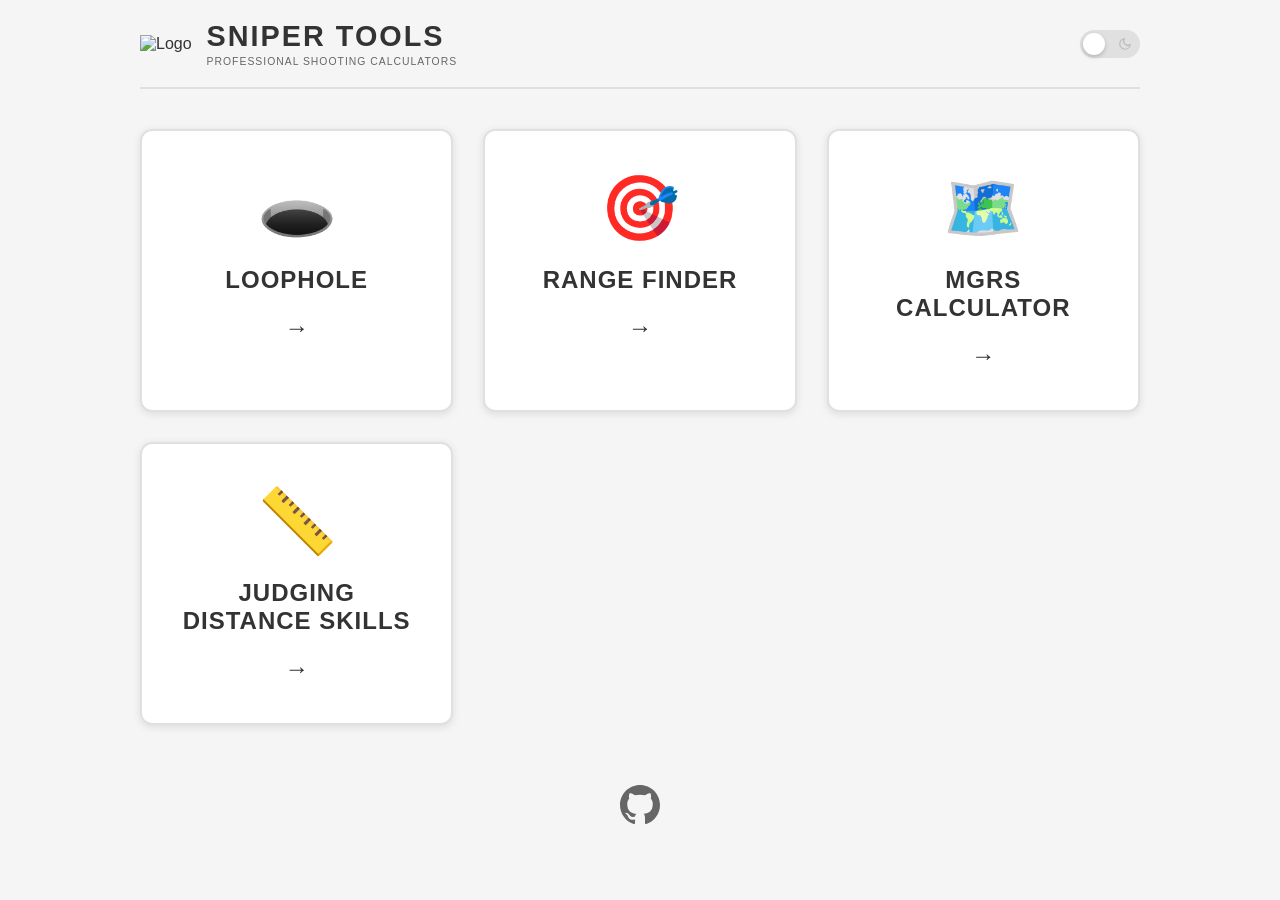
==== index.html @ ddf4c8f5 "Refactor tool naming and structure: rename Mil-Dot Master to Range Finder, remove description texts " ====
<!DOCTYPE html>
<html lang="en">
<head>
    <meta charset="UTF-8">
    <meta name="viewport" content="width=device-width, initial-scale=1.0">
    <title>Sniper Tools</title>
    <link rel="stylesheet" href="styles.css">
    <style>
        .tools-grid {
            display: grid;
            grid-template-columns: repeat(auto-fit, minmax(300px, 1fr));
            gap: 30px;
            margin-top: 40px;
        }

        .tool-card {
            background-color: var(--card-bg);
            border-radius: 12px;
            padding: 40px 30px;
            box-shadow: var(--shadow);
            text-align: center;
            transition: transform 0.3s ease, box-shadow 0.3s ease;
            border: 2px solid var(--border-color);
            cursor: pointer;
            text-decoration: none;
            color: inherit;
            display: block;
        }

        .tool-card:hover {
            transform: translateY(-5px);
            box-shadow: 0 8px 24px rgba(0, 0, 0, 0.15);
            border-color: var(--accent-color);
        }

        .tool-icon {
            font-size: 4rem;
            margin-bottom: 20px;
        }

        .tool-card h2 {
            font-size: 1.5rem;
            font-weight: 700;
            text-transform: uppercase;
            letter-spacing: 1px;
            margin-bottom: 10px;
            color: var(--text-color);
        }

        .tool-card p {
            font-size: 0.9rem;
            color: var(--text-secondary);
            line-height: 1.5;
        }

        .tool-card .arrow {
            margin-top: 20px;
            font-size: 1.5rem;
            color: var(--accent-color);
            transition: transform 0.3s ease;
        }

        .tool-card:hover .arrow {
            transform: translateX(5px);
        }

        .intro {
            text-align: center;
            margin: 40px 0;
            padding: 20px;
        }

        .intro h2 {
            font-size: 1.3rem;
            font-weight: 600;
            color: var(--text-color);
            margin-bottom: 15px;
        }

        .intro p {
            font-size: 1rem;
            color: var(--text-secondary);
            max-width: 600px;
            margin: 0 auto;
            line-height: 1.6;
        }

        .github-section {
            margin-top: 60px;
            text-align: center;
        }

        .github-link {
            display: inline-flex;
            align-items: center;
            justify-content: center;
            width: 40px;
            height: 40px;
            color: var(--text-secondary);
            transition: color 0.3s ease, transform 0.3s ease;
        }

        .github-link:hover {
            color: var(--accent-color);
            transform: scale(1.1);
        }

        .github-link svg {
            width: 100%;
            height: 100%;
            fill: currentColor;
        }

        @media (max-width: 768px) {
            .tools-grid {
                grid-template-columns: 1fr;
                gap: 20px;
            }

            .tool-card {
                padding: 30px 20px;
            }

            .tool-icon {
                font-size: 3rem;
            }
        }
    </style>
</head>
<body>
    <div class="container">
        <header>
            <div class="logo-title">
                <img src="logo.png" alt="Logo" class="logo">
                <div>
                    <h1>Sniper Tools</h1>
                    <div class="subtitle">Professional Shooting Calculators</div>
                </div>
            </div>
            <div class="theme-toggle">
                <button class="toggle-btn" id="themeToggle" data-active="false" aria-label="Toggle dark mode"><span class="slider"></span></button>
            </div>
        </header>

        <div class="tools-grid">
            <a href="loophole.html" class="tool-card">
                <div class="tool-icon">🕳️</div>
                <h2>Loophole</h2>
                <div class="arrow">→</div>
            </a>

            <a href="rangefinder.html" class="tool-card">
                <div class="tool-icon">🎯</div>
                <h2>Range Finder</h2>
                <div class="arrow">→</div>
            </a>

            <a href="mgrscalculator.html" class="tool-card">
                <div class="tool-icon">🗺️</div>
                <h2>MGRS Calculator</h2>
                <div class="arrow">→</div>
            </a>

            <a href="jd.html" class="tool-card">
                <div class="tool-icon">📏</div>
                <h2>Judging Distance Skills</h2>
                <div class="arrow">→</div>
            </a>
        </div>

        <div class="github-section">
            <a href="https://github.com/jjllrrvvrr" target="_blank" rel="noopener noreferrer" aria-label="View GitHub profile" class="github-link">
                <svg viewBox="0 0 24 24" xmlns="http://www.w3.org/2000/svg">
                    <path d="M12 0C5.37 0 0 5.37 0 12c0 5.3 3.44 9.8 8.2 11.37.6.11.82-.26.82-.58v-2.03c-3.34.72-4.04-1.61-4.04-1.61-.55-1.39-1.33-1.76-1.33-1.76-1.09-.74.08-.73.08-.73 1.2.09 1.84 1.24 1.84 1.24 1.07 1.83 2.8 1.3 3.49 1 .1-.78.42-1.3.76-1.6-2.67-.3-5.47-1.33-5.47-5.93 0-1.31.47-2.38 1.24-3.22-.13-.3-.54-1.52.12-3.17 0 0 1-.32 3.3 1.23a11.5 11.5 0 0 1 6 0c2.28-1.55 3.29-1.23 3.29-1.23.66 1.65.24 2.87.12 3.17.77.84 1.24 1.91 1.24 3.22 0 4.61-2.8 5.63-5.48 5.92.43.37.82 1.1.82 2.22v3.29c0 .32.22.7.82.58C20.56 21.8 24 17.3 24 12c0-6.63-5.37-12-12-12z"/>
                </svg>
            </a>
        </div>
    </div>

    <script>
        // Theme toggle
        const themeToggle = document.getElementById('themeToggle');
        const html = document.documentElement;

        function loadTheme() {
            const savedTheme = localStorage.getItem('sniperTheme');
            if (savedTheme === 'dark') {
                html.setAttribute('data-theme', 'dark');
                themeToggle.setAttribute('data-active', 'true');
            }
        }

        function toggleTheme() {
            const isDark = html.getAttribute('data-theme') === 'dark';
            if (isDark) {
                html.removeAttribute('data-theme');
                themeToggle.setAttribute('data-active', 'false');
                localStorage.setItem('sniperTheme', 'light');
            } else {
                html.setAttribute('data-theme', 'dark');
                themeToggle.setAttribute('data-active', 'true');
                localStorage.setItem('sniperTheme', 'dark');
            }
        }

        themeToggle.addEventListener('click', toggleTheme);
        loadTheme();
    </script>
</body>
</html>
---- styles.css ----
/* JD Calculator - Common Styles */
/* Theme variables */
:root {
    --bg-color: #f5f5f5;
    --card-bg: #ffffff;
    --text-color: #333333;
    --text-secondary: #666666;
    --border-color: #e0e0e0;
    --input-bg: #ffffff;
    --input-border: #cccccc;
    --accent-color: #333333;
    --accent-hover: #1a1a1a;
    --alert-color: #e67e22;
    --shadow: 0 2px 8px rgba(0, 0, 0, 0.1);
    --cell-bg: #f8f9fa;
    --cell-border: #dee2e6;
}

[data-theme="dark"] {
    --bg-color: #1a1a1a;
    --card-bg: #2d2d2d;
    --text-color: #e0e0e0;
    --text-secondary: #aaaaaa;
    --border-color: #404040;
    --input-bg: #3d3d3d;
    --input-border: #505050;
    --accent-color: #e0e0e0;
    --accent-hover: #f5f5f5;
    --alert-color: #f39c12;
    --shadow: 0 2px 8px rgba(0, 0, 0, 0.3);
    --cell-bg: #3d3d3d;
    --cell-border: #505050;
}

/* Reset and base */
* {
    margin: 0;
    padding: 0;
    box-sizing: border-box;
}

body {
    font-family: -apple-system, BlinkMacSystemFont, 'Segoe UI', Roboto, Oxygen, Ubuntu, sans-serif;
    background-color: var(--bg-color);
    color: var(--text-color);
    min-height: 100vh;
    padding: 20px;
    transition: background-color 0.3s ease, color 0.3s ease;
}

.container {
    max-width: 1000px;
    margin: 0 auto;
}

/* Header styles */
header {
    display: flex;
    justify-content: space-between;
    align-items: center;
    margin-bottom: 30px;
    padding-bottom: 20px;
    border-bottom: 2px solid var(--border-color);
    gap: 15px;
    flex-wrap: nowrap;
}

.logo-title {
    display: flex;
    align-items: center;
    gap: 15px;
    flex: 1;
    min-width: 0;
}

.logo-title > div {
    min-width: 0;
}

.logo-title a {
    display: flex;
    text-decoration: none;
}

.logo {
    width: auto;
    height: auto;
    max-width: 120px;
    max-height: 120px;
    object-fit: contain;
    transform: scale(1);
    transform-origin: left center;
    transition: transform 0.3s ease;
}

.logo:hover {
    transform: scale(1.05);
}

h1 {
    font-size: clamp(1rem, 2.5vw, 1.8rem);
    font-weight: 700;
    letter-spacing: 2px;
    text-transform: uppercase;
    white-space: nowrap;
    overflow: hidden;
    text-overflow: ellipsis;
}

.subtitle {
    font-size: 0.65rem;
    color: var(--text-secondary);
    text-transform: uppercase;
    letter-spacing: 1px;
    margin-top: 3px;
    white-space: nowrap;
    overflow: hidden;
    text-overflow: ellipsis;
}

/* Theme toggle */
.theme-toggle {
    display: flex;
    align-items: center;
    gap: 10px;
    flex-shrink: 0;
}

.toggle-btn {
    width: 60px;
    height: 28px;
    background-color: var(--border-color);
    border-radius: 14px;
    position: relative;
    cursor: pointer;
    transition: background-color 0.3s ease;
    border: none;
}

.toggle-btn::before {
    content: '';
    position: absolute;
    left: 8px;
    top: 50%;
    transform: translateY(-50%);
    width: 14px;
    height: 14px;
    background-image: url("data:image/svg+xml,%3Csvg xmlns='http://www.w3.org/2000/svg' viewBox='0 0 24 24' fill='none' stroke='%23666' stroke-width='2' stroke-linecap='round' stroke-linejoin='round'%3E%3Ccircle cx='12' cy='12' r='5'/%3E%3Cline x1='12' y1='1' x2='12' y2='3'/%3E%3Cline x1='12' y1='21' x2='12' y2='23'/%3E%3Cline x1='4.22' y1='4.22' x2='5.64' y2='5.64'/%3E%3Cline x1='18.36' y1='18.36' x2='19.78' y2='19.78'/%3E%3Cline x1='1' y1='12' x2='3' y2='12'/%3E%3Cline x1='21' y1='12' x2='23' y2='12'/%3E%3Cline x1='4.22' y1='19.78' x2='5.64' y2='18.36'/%3E%3Cline x1='18.36' y1='5.64' x2='19.78' y2='4.22'/%3E%3C/svg%3E");
    background-size: contain;
    background-repeat: no-repeat;
    opacity: 1;
    transition: opacity 0.3s ease;
}

.toggle-btn::after {
    content: '';
    position: absolute;
    right: 8px;
    top: 50%;
    transform: translateY(-50%);
    width: 14px;
    height: 14px;
    background-image: url("data:image/svg+xml,%3Csvg xmlns='http://www.w3.org/2000/svg' viewBox='0 0 24 24' fill='none' stroke='%23666' stroke-width='2' stroke-linecap='round' stroke-linejoin='round'%3E%3Cpath d='M21 12.79A9 9 0 1 1 11.21 3 7 7 0 0 0 21 12.79z'/%3E%3C/svg%3E");
    background-size: contain;
    background-repeat: no-repeat;
    opacity: 0.3;
    transition: opacity 0.3s ease;
}

.toggle-btn .slider {
    position: absolute;
    width: 22px;
    height: 22px;
    background-color: white;
    border-radius: 50%;
    top: 3px;
    left: 3px;
    transition: transform 0.3s ease;
    box-shadow: 0 2px 4px rgba(0, 0, 0, 0.2);
    z-index: 1;
}

.toggle-btn[data-active="true"] {
    background-color: var(--accent-color);
}

.toggle-btn[data-active="true"]::before {
    opacity: 0.3;
}

.toggle-btn[data-active="true"]::after {
    opacity: 1;
}

.toggle-btn[data-active="true"] .slider {
    transform: translateX(32px);
}

/* Common button styles */
.reset-btn {
    background-color: var(--accent-color);
    color: white;
    border: none;
    padding: 12px 30px;
    border-radius: 6px;
    font-size: 1rem;
    font-weight: 600;
    cursor: pointer;
    transition: background-color 0.3s ease, transform 0.1s ease;
    text-transform: uppercase;
    letter-spacing: 1px;
}

.reset-btn:hover {
    background-color: var(--accent-hover);
}

.reset-btn:active {
    transform: scale(0.98);
}

/* Form elements */
select, input[type="number"] {
    padding: 12px 15px;
    border: 2px solid var(--input-border);
    border-radius: 6px;
    background-color: var(--input-bg);
    color: var(--text-color);
    font-size: 1rem;
    transition: border-color 0.3s ease;
}

select:focus, input[type="number"]:focus {
    outline: none;
    border-color: var(--accent-color);
}

/* Responsive - keep header on same line */
@media (max-width: 768px) {
    header {
        gap: 10px;
    }

    .logo-title {
        gap: 10px;
    }

    .logo {
        max-width: 90px;
        max-height: 90px;
    }

    h1 {
        font-size: clamp(0.9rem, 2vw, 1.5rem);
    }

    .subtitle {
        font-size: 0.6rem;
    }
}

@media (max-width: 480px) {
    body {
        padding: 15px;
    }

    header {
        gap: 8px;
    }

    .logo-title {
        gap: 8px;
    }

    .logo {
        max-width: 70px;
        max-height: 70px;
    }

    h1 {
        font-size: 0.85rem;
        letter-spacing: 1px;
    }

    .subtitle {
        font-size: 0.55rem;
    }

    .toggle-btn {
        width: 50px;
        height: 24px;
    }

    .toggle-btn .slider {
        width: 18px;
        height: 18px;
    }

    .toggle-btn[data-active="true"] .slider {
        transform: translateX(26px);
    }
}
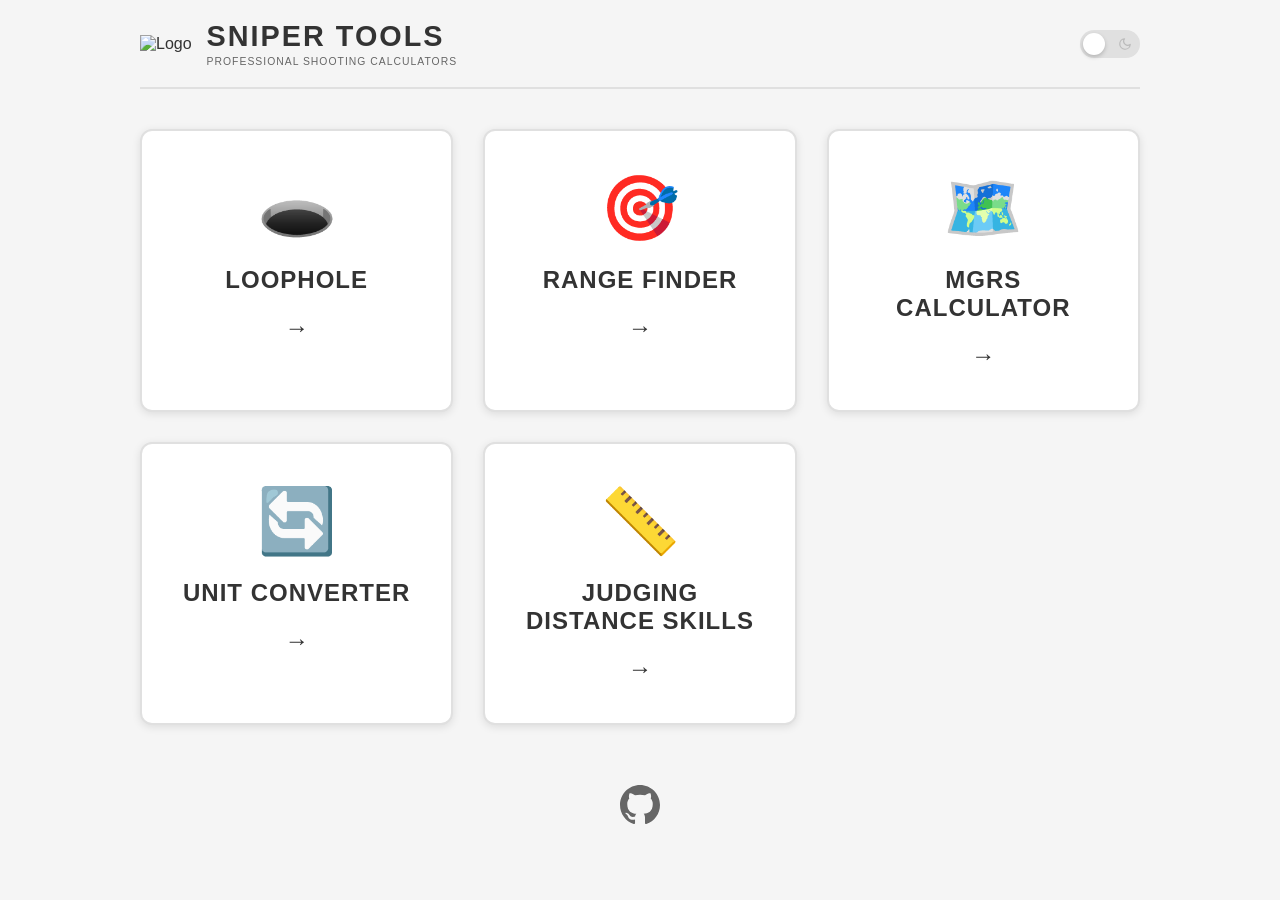
==== commit 800367f3: "Add Unit Converter tool: distance and angle conversion with bidirectional calculation, pill-style ta" ====
--- a/index.html
+++ b/index.html
@@ -161,6 +161,12 @@
                 <div class="arrow">→</div>
             </a>
 
+            <a href="converter.html" class="tool-card">
+                <div class="tool-icon">🔄</div>
+                <h2>Unit Converter</h2>
+                <div class="arrow">→</div>
+            </a>
+
             <a href="jd.html" class="tool-card">
                 <div class="tool-icon">📏</div>
                 <h2>Judging Distance Skills</h2>
--- a/styles.css
+++ b/styles.css
@@ -14,6 +14,7 @@
     --shadow: 0 2px 8px rgba(0, 0, 0, 0.1);
     --cell-bg: #f8f9fa;
     --cell-border: #dee2e6;
+    --font-mono: 'SF Mono', 'Monaco', 'Inconsolata', 'Roboto Mono', 'Courier New', monospace;
 }
 
 [data-theme="dark"] {
@@ -53,7 +54,237 @@
     margin: 0 auto;
 }
 
-/* Header styles */
+/* ===== UTILITY CLASSES ===== */
+
+/* Card/Panel containers */
+.card {
+    background-color: var(--card-bg);
+    border-radius: 10px;
+    box-shadow: var(--shadow);
+    padding: 25px;
+    margin-bottom: 25px;
+}
+
+.card-inner {
+    background-color: var(--bg-color);
+    border: 2px solid var(--border-color);
+    border-radius: 10px;
+    padding: 20px;
+}
+
+/* Form elements - Labels */
+.form-label {
+    font-size: 0.75rem;
+    color: var(--text-secondary);
+    text-transform: uppercase;
+    letter-spacing: 1px;
+    font-weight: 600;
+    margin-bottom: 8px;
+    display: block;
+}
+
+/* Form elements - Inputs */
+.form-input {
+    padding: 12px 15px;
+    border: 2px solid var(--input-border);
+    border-radius: 6px;
+    background-color: var(--input-bg);
+    color: var(--text-color);
+    font-size: 1rem;
+    width: 100%;
+    transition: border-color 0.3s ease;
+}
+
+.form-input:focus {
+    outline: none;
+    border-color: var(--accent-color);
+}
+
+.form-input:disabled {
+    background-color: var(--border-color);
+    color: var(--text-secondary);
+    cursor: not-allowed;
+}
+
+.form-input.mono {
+    font-family: var(--font-mono);
+    text-align: center;
+}
+
+/* Form groups */
+.input-group {
+    display: flex;
+    flex-direction: column;
+    gap: 5px;
+}
+
+.form-row {
+    display: flex;
+    gap: 30px;
+    align-items: center;
+    flex-wrap: wrap;
+    justify-content: center;
+}
+
+/* Buttons */
+.btn {
+    background-color: var(--accent-color);
+    color: white;
+    border: none;
+    padding: 12px 30px;
+    border-radius: 6px;
+    font-size: 1rem;
+    font-weight: 600;
+    cursor: pointer;
+    transition: background-color 0.3s ease, transform 0.1s ease;
+    text-transform: uppercase;
+    letter-spacing: 1px;
+}
+
+.btn:hover {
+    background-color: var(--accent-hover);
+}
+
+.btn:active {
+    transform: scale(0.98);
+}
+
+.btn-outline {
+    background-color: transparent;
+    border: 2px solid var(--accent-color);
+    color: var(--accent-color);
+}
+
+.btn-outline:hover {
+    background-color: var(--accent-color);
+    color: var(--bg-color);
+}
+
+.btn-small {
+    padding: 8px 16px;
+    font-size: 0.85rem;
+}
+
+/* Result display boxes */
+.result-box {
+    background-color: var(--accent-color);
+    color: var(--bg-color);
+    padding: 25px;
+    border-radius: 10px;
+    text-align: center;
+}
+
+.result-value {
+    font-size: 2rem;
+    font-weight: 700;
+    font-family: var(--font-mono);
+}
+
+.result-unit {
+    font-size: 1rem;
+    opacity: 0.8;
+}
+
+.result-label {
+    font-size: 0.75rem;
+    text-transform: uppercase;
+    letter-spacing: 1px;
+    opacity: 0.8;
+    margin-bottom: 8px;
+}
+
+/* Grid layouts */
+.grid-2 {
+    display: grid;
+    grid-template-columns: repeat(2, 1fr);
+    gap: 20px;
+}
+
+.grid-4 {
+    display: grid;
+    grid-template-columns: repeat(4, 1fr);
+    gap: 15px;
+}
+
+/* Tables */
+.table-container {
+    background-color: var(--card-bg);
+    border-radius: 10px;
+    box-shadow: var(--shadow);
+    overflow: hidden;
+}
+
+.table-header {
+    display: grid;
+    gap: 10px;
+    padding: 15px 20px;
+    background-color: var(--accent-color);
+    color: var(--bg-color);
+    font-weight: 600;
+    font-size: 0.85rem;
+    text-transform: uppercase;
+    letter-spacing: 0.5px;
+}
+
+.table-row {
+    display: grid;
+    gap: 10px;
+    padding: 12px 20px;
+    border-bottom: 1px solid var(--border-color);
+    align-items: center;
+    transition: background-color 0.2s ease;
+}
+
+.table-row:last-child {
+    border-bottom: none;
+}
+
+.table-row:hover {
+    background-color: var(--cell-bg);
+}
+
+/* Select dropdown */
+.form-select {
+    padding: 12px 15px;
+    border: 2px solid var(--input-border);
+    border-radius: 6px;
+    background-color: var(--input-bg);
+    color: var(--text-color);
+    font-size: 1rem;
+    min-width: 180px;
+    transition: border-color 0.3s ease;
+}
+
+.form-select:focus {
+    outline: none;
+    border-color: var(--accent-color);
+}
+
+/* Monospace text */
+.mono {
+    font-family: var(--font-mono);
+}
+
+/* Unit label */
+.unit-label {
+    font-size: 0.75rem;
+    color: var(--text-secondary);
+    text-align: center;
+    margin-top: 2px;
+}
+
+/* Section titles */
+.section-title {
+    font-size: 0.9rem;
+    color: var(--text-secondary);
+    text-transform: uppercase;
+    letter-spacing: 1px;
+    margin-bottom: 15px;
+    font-weight: 600;
+}
+
+/* ===== HEADER STYLES ===== */
+
 header {
     display: flex;
     justify-content: space-between;
@@ -196,7 +427,7 @@
     transform: translateX(32px);
 }
 
-/* Common button styles */
+/* Legacy button styles - for backward compatibility */
 .reset-btn {
     background-color: var(--accent-color);
     color: white;
@@ -219,7 +450,7 @@
     transform: scale(0.98);
 }
 
-/* Form elements */
+/* Legacy form elements - for backward compatibility */
 select, input[type="number"] {
     padding: 12px 15px;
     border: 2px solid var(--input-border);
@@ -235,7 +466,8 @@
     border-color: var(--accent-color);
 }
 
-/* Responsive - keep header on same line */
+/* ===== RESPONSIVE STYLES ===== */
+
 @media (max-width: 768px) {
     header {
         gap: 10px;
@@ -257,6 +489,34 @@
     .subtitle {
         font-size: 0.6rem;
     }
+
+    /* Responsive utility classes */
+    .form-row {
+        flex-direction: column;
+        gap: 20px;
+    }
+
+    .grid-2 {
+        grid-template-columns: 1fr;
+        gap: 15px;
+    }
+
+    .grid-4 {
+        grid-template-columns: repeat(2, 1fr);
+        gap: 12px;
+    }
+
+    .result-value {
+        font-size: 1.8rem;
+    }
+
+    .card {
+        padding: 20px;
+    }
+
+    .card-inner {
+        padding: 15px;
+    }
 }
 
 @media (max-width: 480px) {
@@ -299,4 +559,26 @@
     .toggle-btn[data-active="true"] .slider {
         transform: translateX(26px);
     }
+
+    .form-row {
+        gap: 15px;
+    }
+
+    .grid-4 {
+        grid-template-columns: 1fr;
+        gap: 10px;
+    }
+
+    .result-value {
+        font-size: 1.5rem;
+    }
+
+    .card {
+        padding: 15px;
+    }
+
+    .form-input, .form-select {
+        padding: 10px 12px;
+        font-size: 0.95rem;
+    }
 }
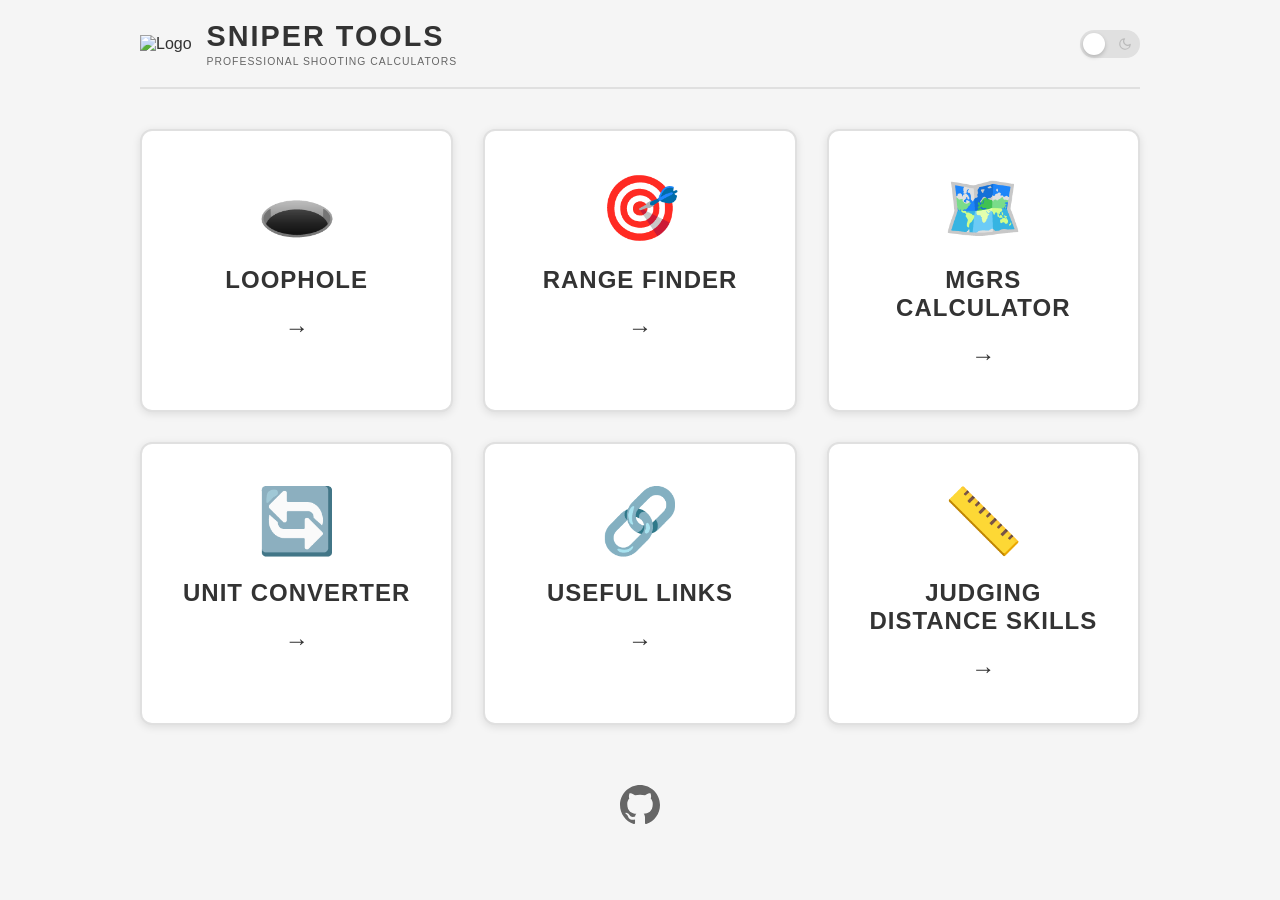
==== commit e7c5a077: "Update MGRS Calculator and add Useful Links - Completely rewritten MGRS Calculator with accurate MGR" ====
--- a/index.html
+++ b/index.html
@@ -167,6 +167,12 @@
                 <div class="arrow">→</div>
             </a>
 
+            <a href="usefull.html" class="tool-card">
+                <div class="tool-icon">🔗</div>
+                <h2>Useful Links</h2>
+                <div class="arrow">→</div>
+            </a>
+
             <a href="jd.html" class="tool-card">
                 <div class="tool-icon">📏</div>
                 <h2>Judging Distance Skills</h2>
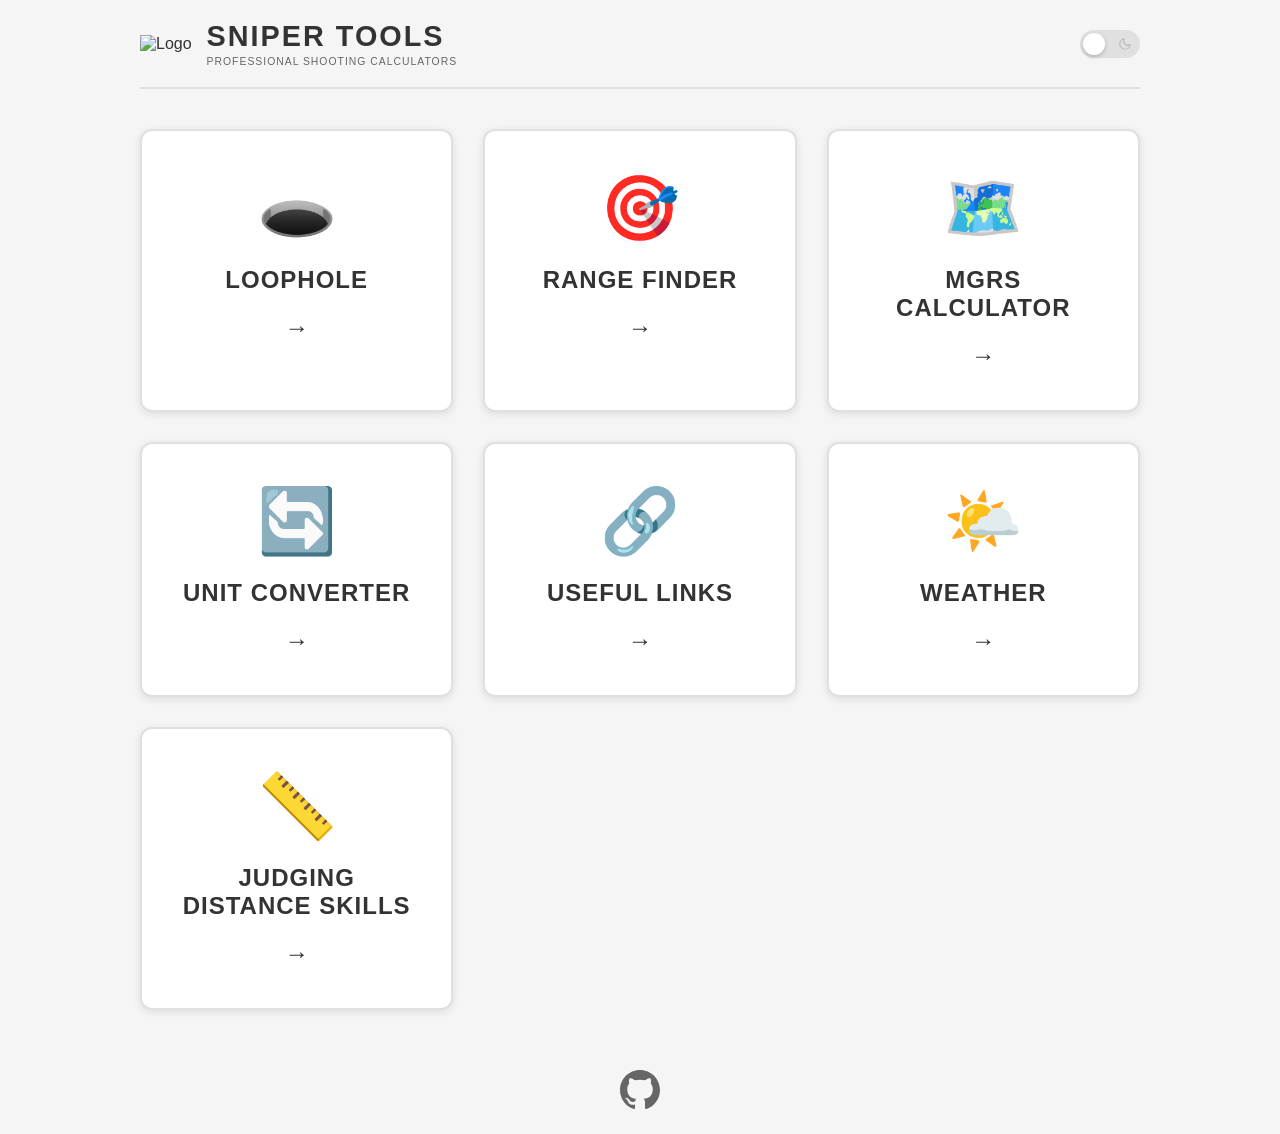
==== commit 469444a7: "Add Weather tool - New weather.html page with wttr.in integration - Shows current conditions, temper" ====
--- a/index.html
+++ b/index.html
@@ -173,6 +173,12 @@
                 <div class="arrow">→</div>
             </a>
 
+            <a href="weather.html" class="tool-card">
+                <div class="tool-icon">🌤️</div>
+                <h2>Weather</h2>
+                <div class="arrow">→</div>
+            </a>
+
             <a href="jd.html" class="tool-card">
                 <div class="tool-icon">📏</div>
                 <h2>Judging Distance Skills</h2>
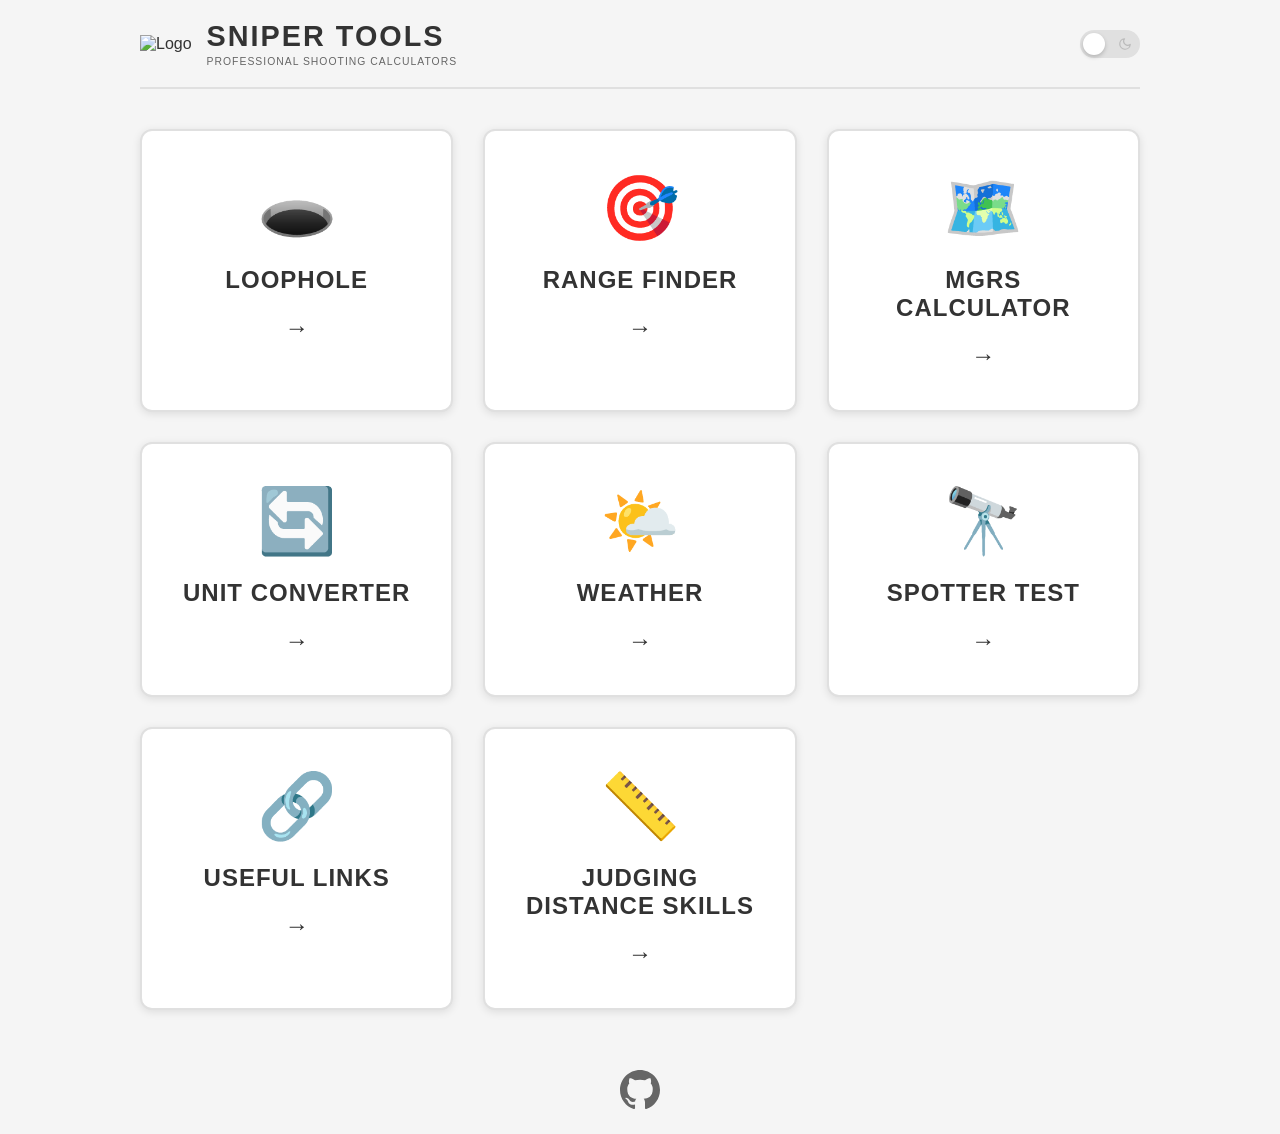
==== commit 27d2adeb: "Add Spotter Test and reorganize tools - New spottertest.html with mil-dot correction training - Spot" ====
--- a/index.html
+++ b/index.html
@@ -167,15 +167,21 @@
                 <div class="arrow">→</div>
             </a>
 
+            <a href="weather.html" class="tool-card">
+                <div class="tool-icon">🌤️</div>
+                <h2>Weather</h2>
+                <div class="arrow">→</div>
+            </a>
+
+            <a href="spottertest.html" class="tool-card">
+                <div class="tool-icon">🔭</div>
+                <h2>Spotter Test</h2>
+                <div class="arrow">→</div>
+            </a>
+
             <a href="usefull.html" class="tool-card">
                 <div class="tool-icon">🔗</div>
                 <h2>Useful Links</h2>
-                <div class="arrow">→</div>
-            </a>
-
-            <a href="weather.html" class="tool-card">
-                <div class="tool-icon">🌤️</div>
-                <h2>Weather</h2>
                 <div class="arrow">→</div>
             </a>
 
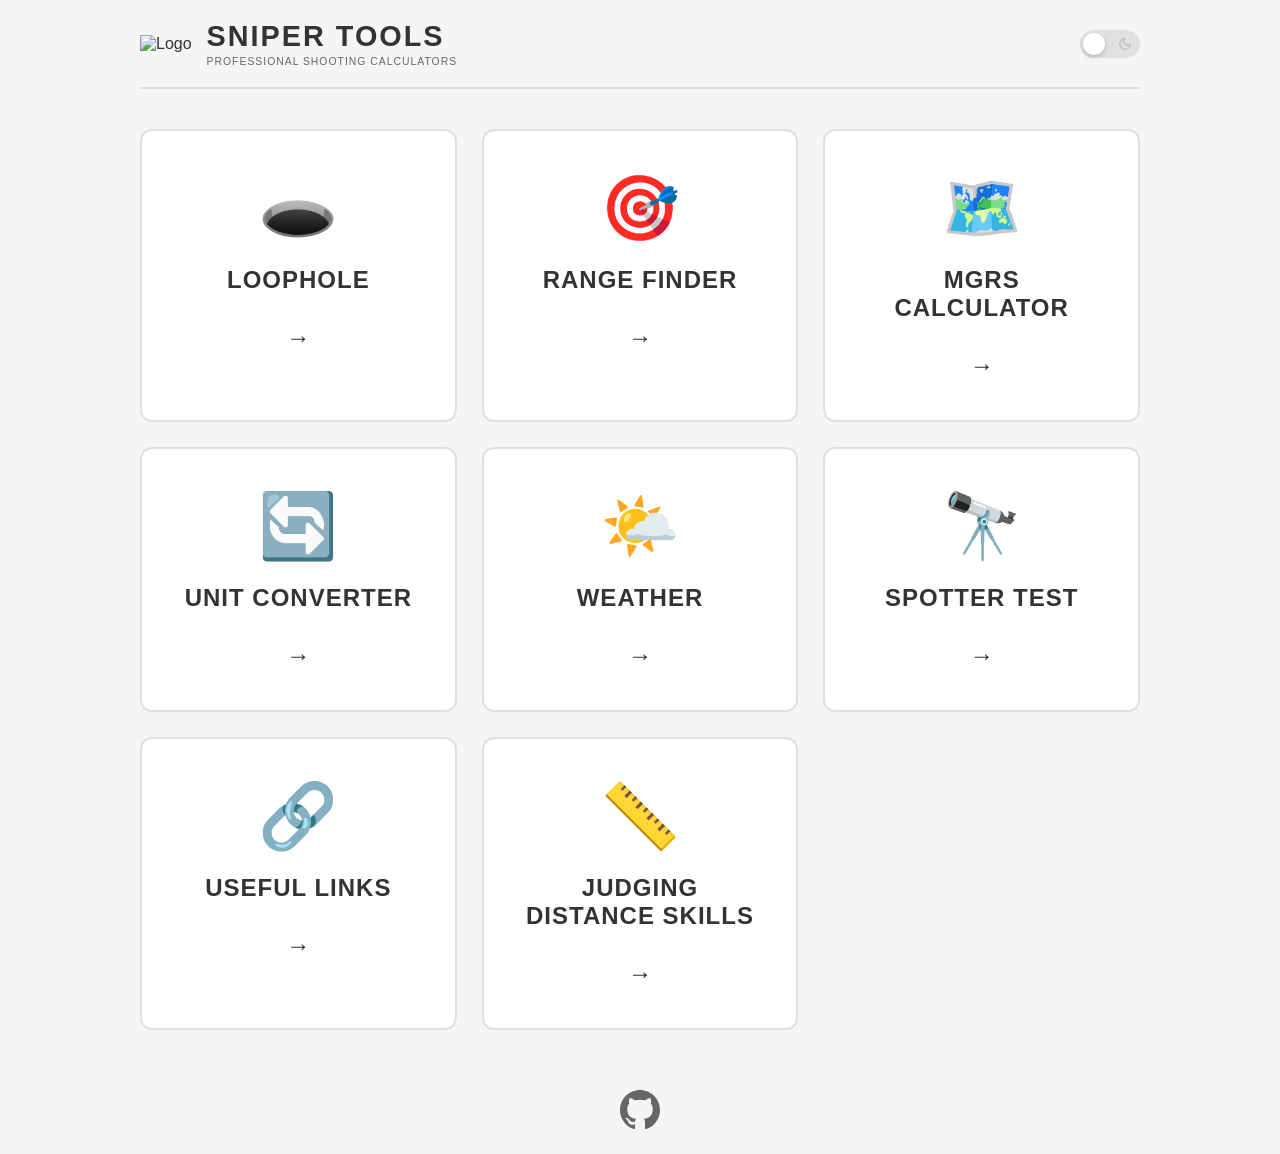
==== commit d88f468e: "Add common CSS components to styles.css - Tab system (.tabs-container, .tab-btn) - Status colors (--" ====
--- a/index.html
+++ b/index.html
@@ -7,35 +7,7 @@
     <link rel="stylesheet" href="styles.css">
     <style>
         .tools-grid {
-            display: grid;
-            grid-template-columns: repeat(auto-fit, minmax(300px, 1fr));
-            gap: 30px;
             margin-top: 40px;
-        }
-
-        .tool-card {
-            background-color: var(--card-bg);
-            border-radius: 12px;
-            padding: 40px 30px;
-            box-shadow: var(--shadow);
-            text-align: center;
-            transition: transform 0.3s ease, box-shadow 0.3s ease;
-            border: 2px solid var(--border-color);
-            cursor: pointer;
-            text-decoration: none;
-            color: inherit;
-            display: block;
-        }
-
-        .tool-card:hover {
-            transform: translateY(-5px);
-            box-shadow: 0 8px 24px rgba(0, 0, 0, 0.15);
-            border-color: var(--accent-color);
-        }
-
-        .tool-icon {
-            font-size: 4rem;
-            margin-bottom: 20px;
         }
 
         .tool-card h2 {
@@ -53,70 +25,7 @@
             line-height: 1.5;
         }
 
-        .tool-card .arrow {
-            margin-top: 20px;
-            font-size: 1.5rem;
-            color: var(--accent-color);
-            transition: transform 0.3s ease;
-        }
-
-        .tool-card:hover .arrow {
-            transform: translateX(5px);
-        }
-
-        .intro {
-            text-align: center;
-            margin: 40px 0;
-            padding: 20px;
-        }
-
-        .intro h2 {
-            font-size: 1.3rem;
-            font-weight: 600;
-            color: var(--text-color);
-            margin-bottom: 15px;
-        }
-
-        .intro p {
-            font-size: 1rem;
-            color: var(--text-secondary);
-            max-width: 600px;
-            margin: 0 auto;
-            line-height: 1.6;
-        }
-
-        .github-section {
-            margin-top: 60px;
-            text-align: center;
-        }
-
-        .github-link {
-            display: inline-flex;
-            align-items: center;
-            justify-content: center;
-            width: 40px;
-            height: 40px;
-            color: var(--text-secondary);
-            transition: color 0.3s ease, transform 0.3s ease;
-        }
-
-        .github-link:hover {
-            color: var(--accent-color);
-            transform: scale(1.1);
-        }
-
-        .github-link svg {
-            width: 100%;
-            height: 100%;
-            fill: currentColor;
-        }
-
         @media (max-width: 768px) {
-            .tools-grid {
-                grid-template-columns: 1fr;
-                gap: 20px;
-            }
-
             .tool-card {
                 padding: 30px 20px;
             }
@@ -202,7 +111,6 @@
     </div>
 
     <script>
-        // Theme toggle
         const themeToggle = document.getElementById('themeToggle');
         const html = document.documentElement;
 
@@ -231,4 +139,4 @@
         loadTheme();
     </script>
 </body>
-</html>+</html>
--- a/styles.css
+++ b/styles.css
@@ -581,4 +581,369 @@
         padding: 10px 12px;
         font-size: 0.95rem;
     }
+}
+
+/* ===== COMMON COMPONENTS ===== */
+
+/* Tab System */
+.tabs-container {
+    display: flex;
+    justify-content: center;
+    margin-bottom: 30px;
+    gap: 10px;
+}
+
+.tab-btn {
+    padding: 12px 30px;
+    border: 2px solid var(--border-color);
+    background-color: var(--card-bg);
+    color: var(--text-secondary);
+    border-radius: 50px;
+    font-size: 0.9rem;
+    font-weight: 600;
+    text-transform: uppercase;
+    letter-spacing: 1px;
+    cursor: pointer;
+    transition: all 0.3s ease;
+}
+
+.tab-btn:hover {
+    border-color: var(--accent-color);
+    color: var(--text-color);
+}
+
+.tab-btn.active {
+    background-color: var(--accent-color);
+    border-color: var(--accent-color);
+    color: var(--bg-color);
+}
+
+/* Status Colors */
+:root {
+    --success-color: #22c55e;
+    --danger-color: #ef4444;
+}
+
+[data-theme="dark"] {
+    --success-color: #4ade80;
+    --danger-color: #f87171;
+}
+
+/* Error Message */
+.error-message {
+    color: #e74c3c;
+    font-size: 0.9rem;
+    margin: 15px 0;
+    padding: 12px 16px;
+    background-color: rgba(231, 76, 60, 0.1);
+    border-radius: 8px;
+    border-left: 4px solid #e74c3c;
+}
+
+/* History List */
+.history-list {
+    display: flex;
+    flex-direction: column;
+    gap: 10px;
+}
+
+.history-item {
+    display: grid;
+    grid-template-columns: 1fr auto auto;
+    gap: 15px;
+    align-items: center;
+    padding: 14px 18px;
+    background-color: var(--bg-color);
+    border-radius: 8px;
+    border: 1px solid var(--border-color);
+    font-family: var(--font-mono);
+    font-size: 0.85rem;
+    transition: border-color 0.2s;
+}
+
+.history-item:hover {
+    border-color: var(--accent-color);
+}
+
+.history-coords {
+    color: var(--text-secondary);
+    word-break: break-all;
+}
+
+.history-result {
+    color: var(--accent-color);
+    font-weight: 700;
+    white-space: nowrap;
+}
+
+.history-bearing {
+    color: var(--text-color);
+    white-space: nowrap;
+}
+
+/* Legend System */
+.legend {
+    background-color: var(--bg-color);
+    border: 1px solid var(--border-color);
+    border-radius: 8px;
+    padding: 15px;
+    margin-top: 20px;
+}
+
+.legend-header {
+    font-size: 0.85rem;
+    color: var(--text-secondary);
+    text-transform: uppercase;
+    letter-spacing: 1px;
+    margin-bottom: 12px;
+    padding-bottom: 8px;
+    border-bottom: 1px solid var(--border-color);
+}
+
+.legend-item {
+    display: flex;
+    align-items: center;
+    gap: 10px;
+    margin-bottom: 8px;
+    font-size: 0.9rem;
+}
+
+/* Tool/Link Grid */
+.tools-grid,
+.links-container {
+    display: grid;
+    grid-template-columns: repeat(auto-fit, minmax(300px, 1fr));
+    gap: 25px;
+    margin-top: 40px;
+}
+
+/* Tool Card */
+.tool-card,
+.link-item {
+    display: flex;
+    flex-direction: column;
+    align-items: center;
+    padding: 40px 30px;
+    background-color: var(--card-bg);
+    border: 2px solid var(--border-color);
+    border-radius: 12px;
+    text-align: center;
+    text-decoration: none;
+    color: var(--text-color);
+    transition: all 0.3s ease;
+    cursor: pointer;
+}
+
+.tool-card:hover,
+.link-item:hover {
+    transform: translateY(-5px);
+    box-shadow: 0 8px 24px rgba(0, 0, 0, 0.15);
+    border-color: var(--accent-color);
+}
+
+.tool-icon {
+    font-size: 4rem;
+    margin-bottom: 20px;
+}
+
+.tool-card .arrow,
+.link-arrow {
+    margin-top: 20px;
+    font-size: 1.5rem;
+    color: var(--accent-color);
+    transition: transform 0.3s ease;
+}
+
+.tool-card:hover .arrow,
+.link-item:hover .link-arrow {
+    transform: translateX(5px);
+}
+
+/* Link Category Card */
+.link-category {
+    background-color: var(--bg-color);
+    border: 2px solid var(--border-color);
+    border-radius: 10px;
+    padding: 25px;
+}
+
+.category-title {
+    font-size: 0.9rem;
+    color: var(--text-secondary);
+    text-transform: uppercase;
+    letter-spacing: 1px;
+    font-weight: 600;
+    margin-bottom: 20px;
+    padding-bottom: 12px;
+    border-bottom: 1px solid var(--border-color);
+}
+
+/* Config Panel */
+.config-panel {
+    background-color: var(--bg-color);
+    border: 1px solid var(--border-color);
+    border-radius: 8px;
+    overflow: hidden;
+    margin-top: 20px;
+}
+
+.config-toggle {
+    width: 100%;
+    padding: 15px 20px;
+    background: none;
+    border: none;
+    color: var(--text-color);
+    font-size: 1rem;
+    font-weight: 600;
+    cursor: pointer;
+    display: flex;
+    justify-content: space-between;
+    align-items: center;
+}
+
+.config-row {
+    display: grid;
+    grid-template-columns: 100px 80px 80px 80px 80px auto;
+    gap: 10px;
+    align-items: center;
+    padding: 10px 0;
+    border-bottom: 1px solid var(--border-color);
+}
+
+/* Converter Layout */
+.converter-layout {
+    display: grid;
+    grid-template-columns: 1fr auto 1fr;
+    gap: 20px;
+    align-items: end;
+}
+
+.swap-btn {
+    width: 50px;
+    height: 50px;
+    border-radius: 50%;
+    border: 2px solid var(--accent-color);
+    background-color: var(--card-bg);
+    color: var(--accent-color);
+    font-size: 1.2rem;
+    cursor: pointer;
+    display: flex;
+    align-items: center;
+    justify-content: center;
+    transition: all 0.3s ease;
+    margin-bottom: 8px;
+}
+
+.swap-btn:hover {
+    background-color: var(--accent-color);
+    color: var(--bg-color);
+    transform: rotate(180deg);
+}
+
+/* Quick Reference Grid */
+.quick-grid {
+    display: grid;
+    grid-template-columns: repeat(auto-fit, minmax(120px, 1fr));
+    gap: 10px;
+    margin-top: 15px;
+}
+
+/* Loading & Empty States */
+.loading-state,
+.empty-history {
+    text-align: center;
+    padding: 40px;
+    color: var(--text-secondary);
+    font-style: italic;
+}
+
+/* Info Section */
+.info-section {
+    background-color: var(--bg-color);
+    border: 1px solid var(--border-color);
+    border-radius: 8px;
+    padding: 20px;
+    margin-top: 20px;
+}
+
+.info-block {
+    margin-bottom: 15px;
+}
+
+.info-block:last-child {
+    margin-bottom: 0;
+}
+
+/* Result Status Variants */
+.result-box.success {
+    background-color: var(--success-color);
+}
+
+.result-box.danger {
+    background-color: var(--danger-color);
+}
+
+/* UV Index Colors */
+.uv-low { color: #27ae60; }
+.uv-moderate { color: #f1c40f; }
+.uv-high { color: #e67e22; }
+.uv-very-high { color: #e74c3c; }
+
+/* Formula Display */
+.formula-note {
+    background-color: var(--bg-color);
+    border-left: 4px solid var(--accent-color);
+    padding: 15px 20px;
+    margin-top: 20px;
+    font-family: var(--font-mono);
+    font-size: 0.9rem;
+}
+
+/* Intro Section */
+.intro {
+    text-align: center;
+    margin: 40px 0;
+    padding: 20px;
+}
+
+.intro h2 {
+    font-size: 1.3rem;
+    font-weight: 600;
+    color: var(--text-color);
+    margin-bottom: 15px;
+}
+
+.intro p {
+    font-size: 1rem;
+    color: var(--text-secondary);
+    max-width: 600px;
+    margin: 0 auto;
+    line-height: 1.6;
+}
+
+/* GitHub Section */
+.github-section {
+    margin-top: 60px;
+    text-align: center;
+}
+
+.github-link {
+    display: inline-flex;
+    align-items: center;
+    justify-content: center;
+    width: 40px;
+    height: 40px;
+    color: var(--text-secondary);
+    transition: color 0.3s ease, transform 0.3s ease;
+}
+
+.github-link:hover {
+    color: var(--accent-color);
+    transform: scale(1.1);
+}
+
+.github-link svg {
+    width: 100%;
+    height: 100%;
+    fill: currentColor;
 }
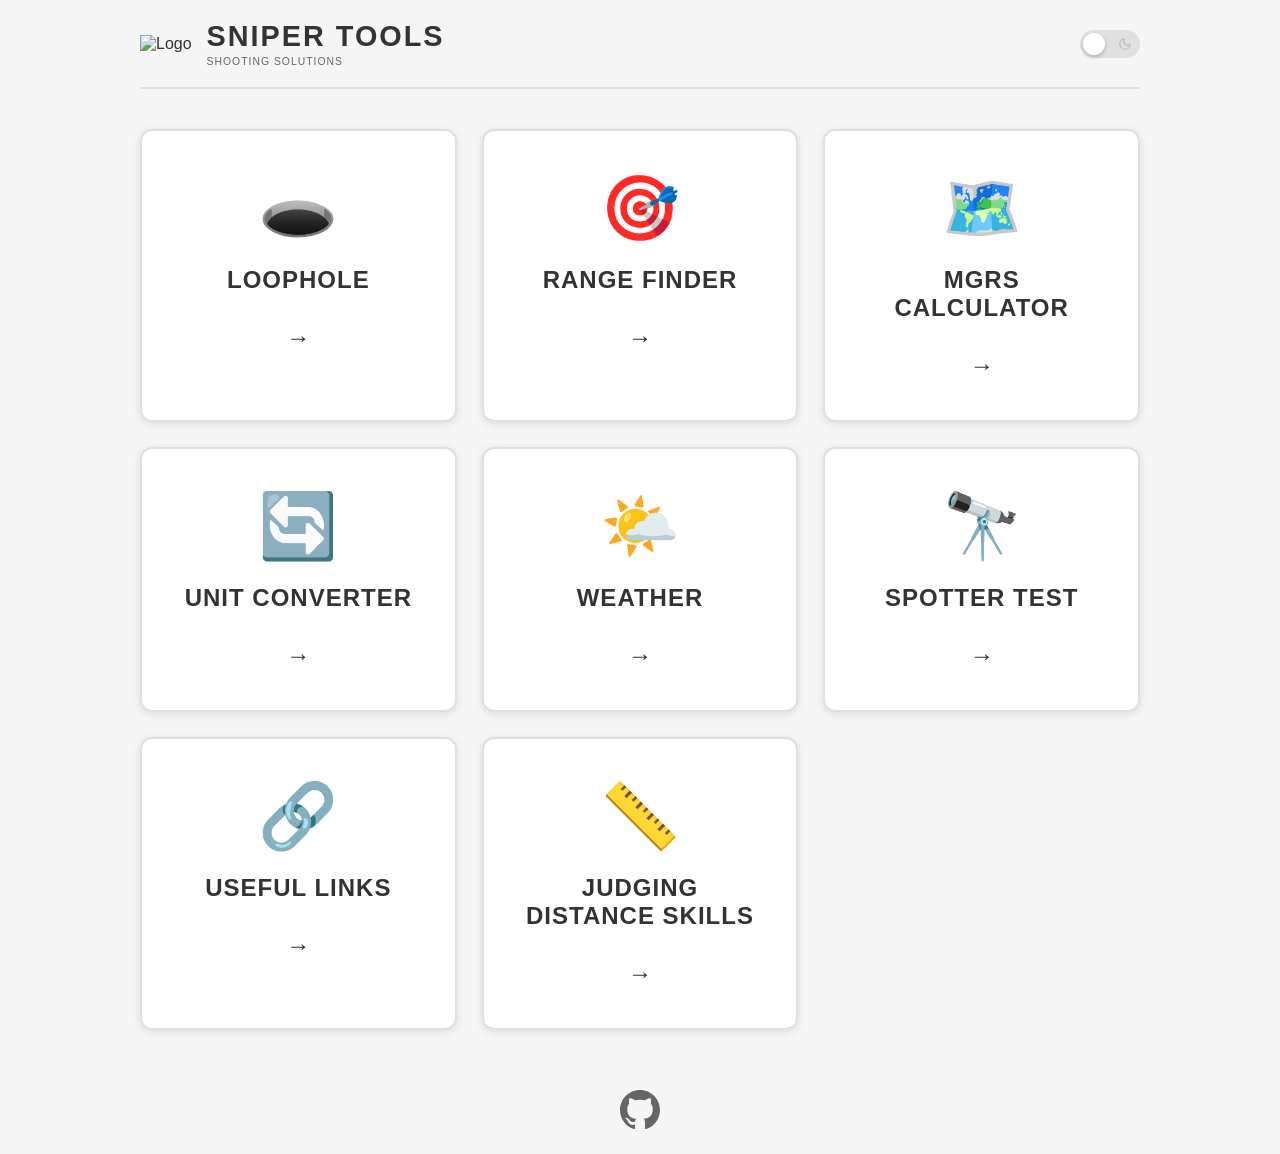
==== commit 64d26a95: "Add Web App manifest and icon support for all pages" ====
--- a/index.html
+++ b/index.html
@@ -5,9 +5,23 @@
     <meta name="viewport" content="width=device-width, initial-scale=1.0">
     <title>Sniper Tools</title>
     <link rel="stylesheet" href="styles.css">
+    <link rel="apple-touch-icon" href="icon.png">
+    <link rel="icon" type="image/png" href="icon.png">
+    <link rel="manifest" href="manifest.json">
+    <meta name="apple-mobile-web-app-capable" content="yes">
+    <meta name="apple-mobile-web-app-status-bar-style" content="black-translucent">
+    <meta name="apple-mobile-web-app-title" content="Sniper Tools">
     <style>
         .tools-grid {
             margin-top: 40px;
+        }
+
+        .tool-card {
+            box-shadow: var(--shadow);
+        }
+
+        .tool-card:hover {
+            box-shadow: var(--shadow);
         }
 
         .tool-card h2 {
@@ -16,7 +30,7 @@
             text-transform: uppercase;
             letter-spacing: 1px;
             margin-bottom: 10px;
-            color: var(--text-color);
+            color: var(--text-primary);
         }
 
         .tool-card p {
@@ -43,7 +57,7 @@
                 <img src="logo.png" alt="Logo" class="logo">
                 <div>
                     <h1>Sniper Tools</h1>
-                    <div class="subtitle">Professional Shooting Calculators</div>
+                    <div class="subtitle">Shooting Solutions</div>
                 </div>
             </div>
             <div class="theme-toggle">
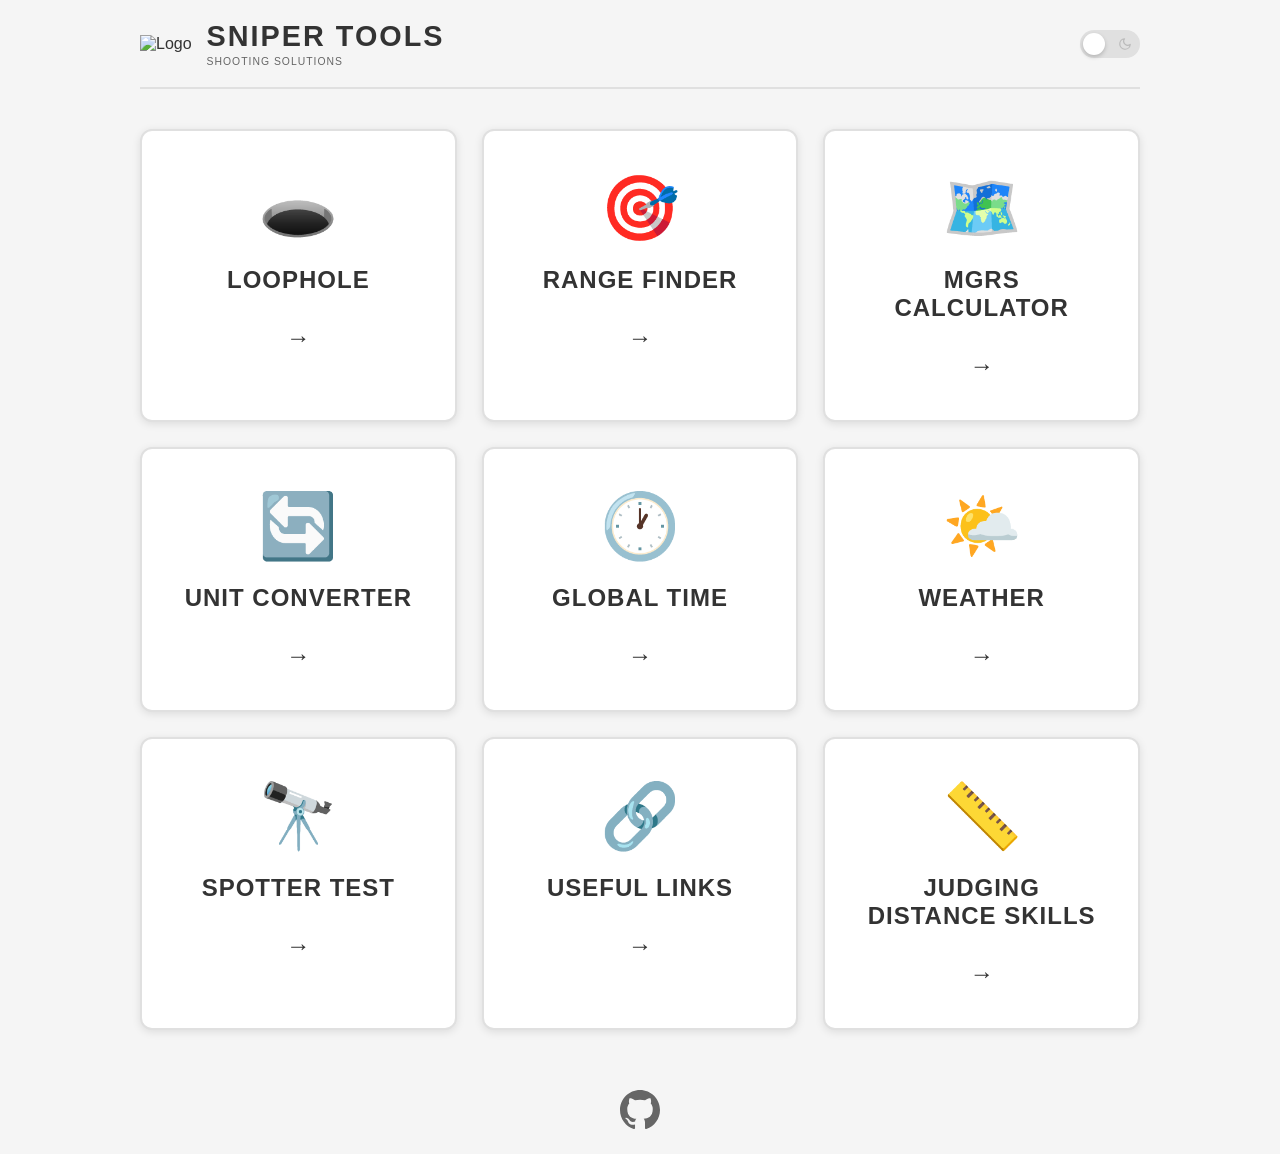
==== commit 6bbf1389: "Add Global Time page with timezone support - Create globaltime.html with multiple timezone clocks - " ====
--- a/index.html
+++ b/index.html
@@ -90,6 +90,12 @@
                 <div class="arrow">→</div>
             </a>
 
+            <a href="globaltime.html" class="tool-card">
+                <div class="tool-icon">🕐</div>
+                <h2>Global Time</h2>
+                <div class="arrow">→</div>
+            </a>
+
             <a href="weather.html" class="tool-card">
                 <div class="tool-icon">🌤️</div>
                 <h2>Weather</h2>
